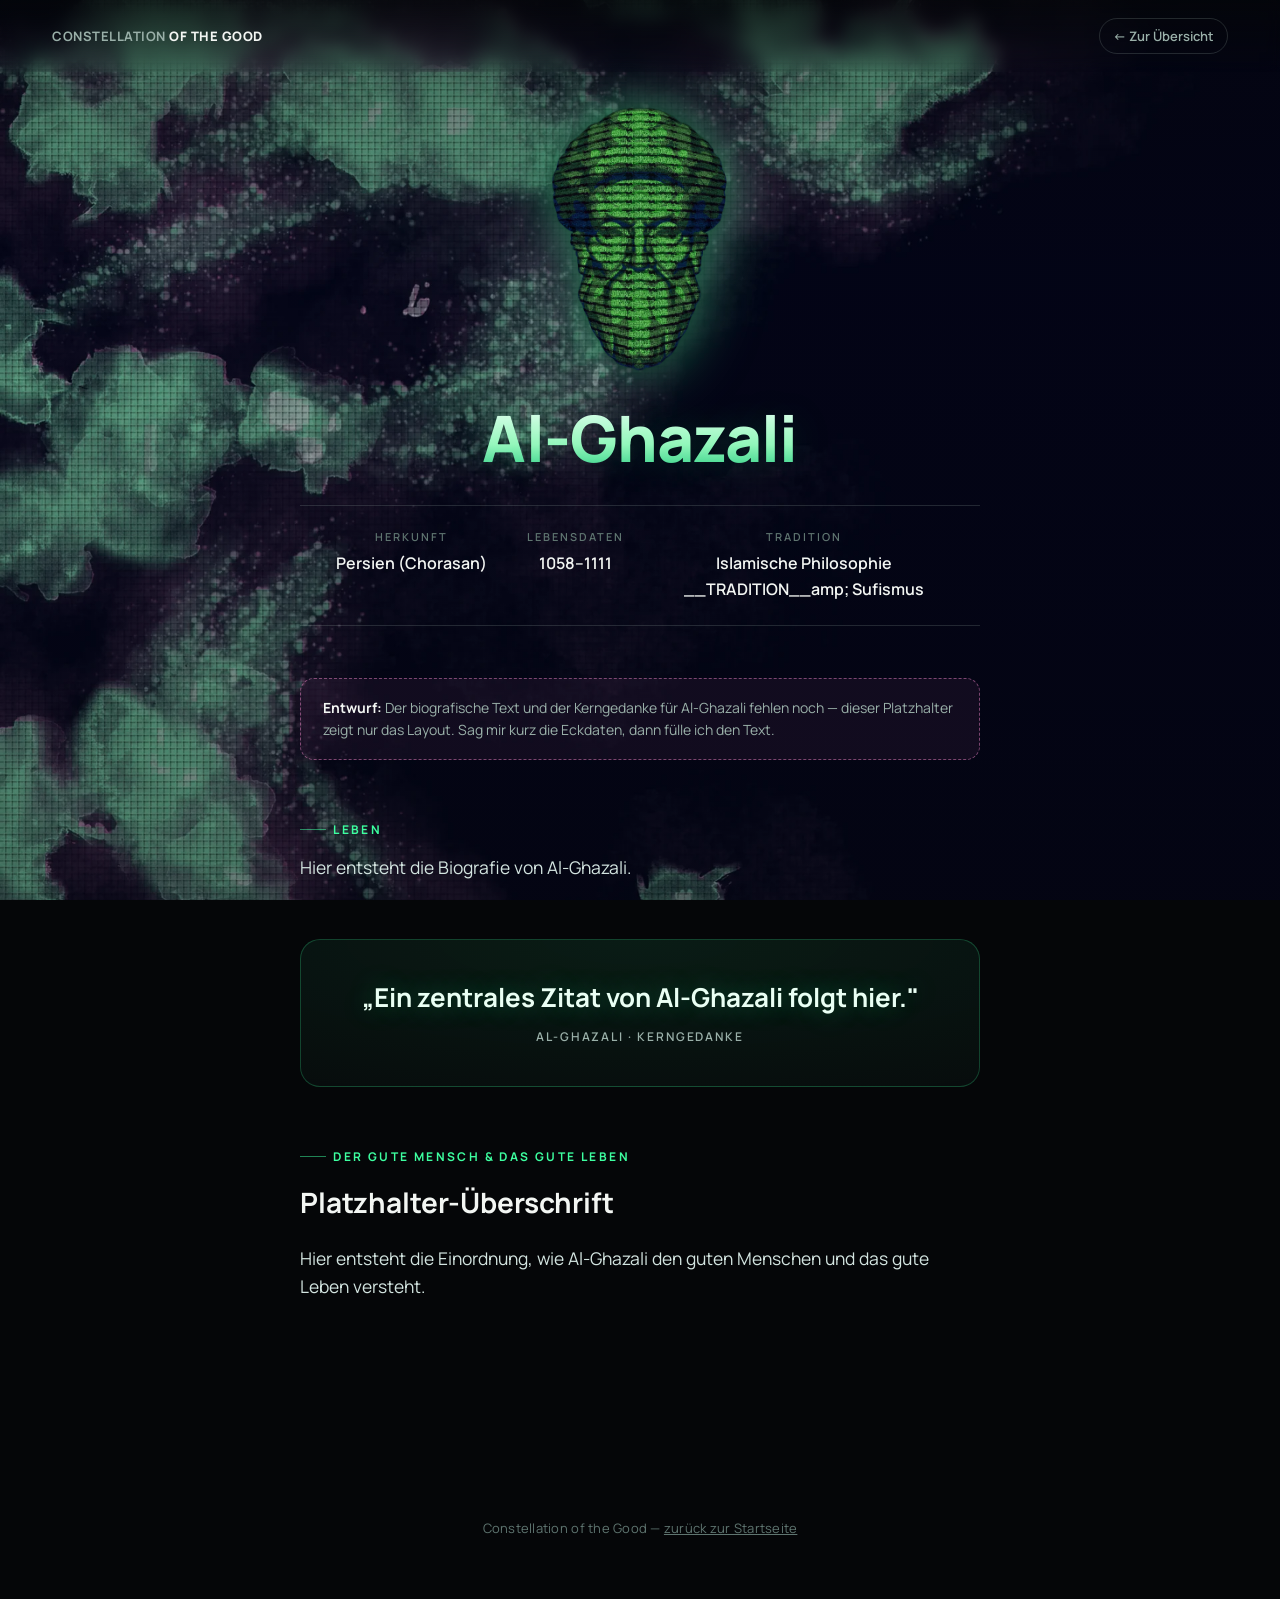
==== profiles/al-ghazali.html @ 0a722fd8 "CotG Website TEST" ====
<!doctype html>
<html lang="de">
<head>
<meta charset="utf-8">
<meta name="viewport" content="width=device-width, initial-scale=1">
<title>Al-Ghazali · Constellation of the Good</title>
<link rel="stylesheet" href="../style.css">
</head>
<body>
<div class="bg" aria-hidden="true"></div>

<header class="top">
  <a class="mark" href="../index.html">CONSTELLATION <b>OF THE GOOD</b></a>
  <a class="back" href="../index.html">← Zur Übersicht</a>
</header>

<main class="profile">
  <img class="portrait" alt="Kopf von Al-Ghazali" src="../Assets/heads_web/AlGhazali.webp">

  <h1>Al-Ghazali</h1>

  <div class="meta">
    <div><div class="k">Herkunft</div><div class="v">Persien (Chorasan)</div></div>
    <div><div class="k">Lebensdaten</div><div class="v">1058–1111</div></div>
    <div><div class="k">Tradition</div><div class="v">Islamische Philosophie __TRADITION__amp; Sufismus</div></div>
  </div>

  <div class="placeholder-note"><b>Entwurf:</b> Der biografische Text und der Kerngedanke für Al-Ghazali fehlen noch — dieser Platzhalter zeigt nur das Layout. Sag mir kurz die Eckdaten, dann fülle ich den Text.</div>

  <section>
    <span class="eyebrow">Leben</span>
    <p>Hier entsteht die Biografie von Al-Ghazali.</p>
  </section>

  <div class="kern">
    <div class="q">„Ein zentrales Zitat von Al-Ghazali folgt hier."</div>
    <div class="src">Al-Ghazali · Kerngedanke</div>
  </div>

  <section>
    <span class="eyebrow">Der gute Mensch &amp; das gute Leben</span>
    <h2>Platzhalter-Überschrift</h2>
    <p>Hier entsteht die Einordnung, wie Al-Ghazali den guten Menschen und das gute Leben versteht.</p>
  </section>
</main>

<footer class="foot">
  <p>Constellation of the Good — <a href="../index.html" style="color:inherit">zurück zur Startseite</a></p>
</footer>
</body>
</html>
---- style.css ----
@import url('https://fonts.googleapis.com/css2?family=Manrope:wght@400;500;600;700;800&display=swap');

:root{
  --bg:#050608;
  --bg-core:#0c1310;
  --ink:#F3F6F3;
  --muted:#9AB0A9;
  --faint:#5f7570;
  --green:#3dffa0;
  --green-soft:rgba(61,255,160,.5);
  --pink:#ff8fd6;
  --pink-soft:rgba(255,143,214,.45);
  --line:rgba(200,220,210,.16);
  --panel:rgba(10,14,16,.55);
  --font:'Manrope', system-ui, sans-serif;
}

*{box-sizing:border-box; margin:0; padding:0}
html{scroll-behavior:smooth; overflow-x:hidden}
body{
  font-family:var(--font); color:var(--ink); line-height:1.6;
  background:var(--bg);
  min-height:100vh; -webkit-font-smoothing:antialiased; overflow-x:hidden;
}

/* fixed nebula backdrop, shared by every page */
.bg{
  position:fixed; inset:0; z-index:-1;
  background-color:var(--bg);
  background-image:url('Assets/BG/Background_web.webp');
  background-size:cover;
  background-position:center center;
  background-repeat:no-repeat;
}
/* light scrim only — keeps the nebula dominant while holding text legible */
.bg::after{
  content:"";
  position:absolute; inset:0;
  background:
    linear-gradient(180deg, rgba(5,6,8,.42) 0%, rgba(5,6,8,.12) 30%, rgba(5,6,8,.32) 100%),
    radial-gradient(140% 120% at 50% 50%, rgba(5,6,8,0) 60%, rgba(5,6,8,.55) 100%);
}

/* topbar */
.top{position:sticky; top:0; z-index:10; display:flex; justify-content:space-between;
  align-items:center; gap:16px; padding:18px clamp(20px,5vw,52px);
  backdrop-filter:blur(8px); -webkit-backdrop-filter:blur(8px);
  background:linear-gradient(180deg, rgba(4,6,8,.7), rgba(4,6,8,0));}
.top a{color:inherit; text-decoration:none}
.top .mark{font-weight:700; letter-spacing:.04em; font-size:13px; color:var(--muted)}
.top .mark b{color:var(--ink); font-weight:800}
.top .back{font-size:13px; font-weight:600; color:var(--muted); display:flex; align-items:center; gap:.5em;
  padding:.5em 1em; border-radius:999px; border:1px solid var(--line); transition:.2s}
.top .back:hover{color:var(--ink); border-color:var(--green-soft)}

footer.foot{position:relative; z-index:1; text-align:center; padding:40px 20px 60px;
  font-size:13px; color:var(--faint); letter-spacing:.02em}
footer.foot b{color:var(--muted)}

@media (prefers-reduced-motion: reduce){
  * {animation:none !important}
}

/* ---------- profile pages ---------- */
main.profile{position:relative; z-index:1; max-width:760px; margin:0 auto;
  padding:0 clamp(20px,5vw,40px) 120px}

.portrait{display:block; margin:clamp(10px,3vh,28px) auto clamp(18px,3vh,26px);
  width:clamp(190px,34vw,280px); height:auto;
  filter:drop-shadow(0 0 30px var(--green-soft)) drop-shadow(0 0 5px rgba(0,0,0,.6))}

main.profile h1{font-weight:800; text-align:center; line-height:1.04;
  font-size:clamp(38px,8vw,64px); letter-spacing:-.01em;
  background:linear-gradient(180deg,#eafff4,#9bf7c0 60%,#37d08a);
  -webkit-background-clip:text; background-clip:text; color:transparent;
  text-shadow:0 0 40px rgba(43,255,134,.18)}
.subtitle{text-align:center; margin-top:.55em; color:var(--muted);
  font-size:clamp(14px,2.2vw,17px); font-weight:500; letter-spacing:.01em}

.meta{display:flex; justify-content:center; flex-wrap:wrap;
  gap:clamp(16px,4vw,40px); margin:clamp(20px,4vh,34px) 0 clamp(30px,6vh,50px);
  padding:22px 0; border-top:1px solid var(--line); border-bottom:1px solid var(--line)}
.meta div{text-align:center; min-width:80px; max-width:280px}
.meta .k{font-size:11px; letter-spacing:.18em; text-transform:uppercase;
  color:var(--faint); font-weight:600; margin-bottom:.5em}
.meta .v{font-size:clamp(14px,2.2vw,16px); font-weight:600; color:var(--ink)}

main.profile section{margin-bottom:clamp(38px,7vh,58px)}
.eyebrow{display:inline-flex; align-items:center; gap:.6em; font-size:12px;
  letter-spacing:.2em; text-transform:uppercase; color:var(--green);
  font-weight:700; margin-bottom:1.1em}
.eyebrow::before{content:""; width:26px; height:1px; background:var(--green-soft)}
main.profile section h2{font-weight:700; font-size:clamp(21px,3.6vw,28px); letter-spacing:-.005em;
  margin-bottom:.7em; color:var(--ink)}
main.profile section p{font-size:clamp(15px,2.2vw,17.5px); color:#d3e4e0; margin-bottom:1em;
  font-weight:400}
main.profile section p:last-child{margin-bottom:0}
main.profile section p strong, main.profile section p b{color:#eafff4; font-weight:700}

/* pulled highlight (Kerngedanke) */
.kern{position:relative; text-align:center; margin:clamp(30px,6vh,52px) 0;
  padding:clamp(26px,5vw,40px) clamp(20px,5vw,46px);
  border-radius:20px; border:1px solid rgba(61,255,160,.22);
  background:radial-gradient(120% 140% at 50% 0%, rgba(61,255,160,.09), rgba(10,14,16,.4))}
.kern .q{font-weight:700; font-size:clamp(19px,3.2vw,26px); line-height:1.32;
  color:#eafff4; text-shadow:0 0 26px rgba(61,255,160,.35)}
.kern .src{margin-top:1.1em; font-size:12px; letter-spacing:.16em; text-transform:uppercase;
  color:var(--muted); font-weight:600}

/* Prägende Begriffe — term list */
.terms{list-style:none; display:flex; flex-direction:column; gap:2px}
.terms li{padding:16px 0; border-top:1px solid var(--line)}
.terms li:last-child{border-bottom:1px solid var(--line)}
.terms .t{display:block; color:var(--green); font-weight:700;
  font-size:clamp(15px,2.2vw,17px); margin-bottom:.3em; letter-spacing:.005em}
.terms .d{display:block; color:#cbdad5; font-size:clamp(14px,2vw,16px); font-weight:400}

/* sources */
.sources{list-style:none; display:flex; flex-direction:column; gap:.7em}
.sources li{font-size:14px; color:var(--muted); padding-left:1.1em; position:relative}
.sources li::before{content:"·"; position:absolute; left:0; color:var(--green); font-weight:700}
.sources a{color:var(--green); text-decoration:none; border-bottom:1px solid rgba(61,255,160,.3)}
.sources a:hover{border-bottom-color:var(--green)}

.placeholder-note{margin:clamp(30px,6vh,52px) 0; padding:18px 22px; border-radius:14px;
  border:1px dashed var(--pink-soft); background:rgba(255,143,214,.06);
  color:var(--muted); font-size:14px}
.placeholder-note b{color:var(--ink)}

@media (max-width:520px){
  .meta{gap:18px 28px}
}
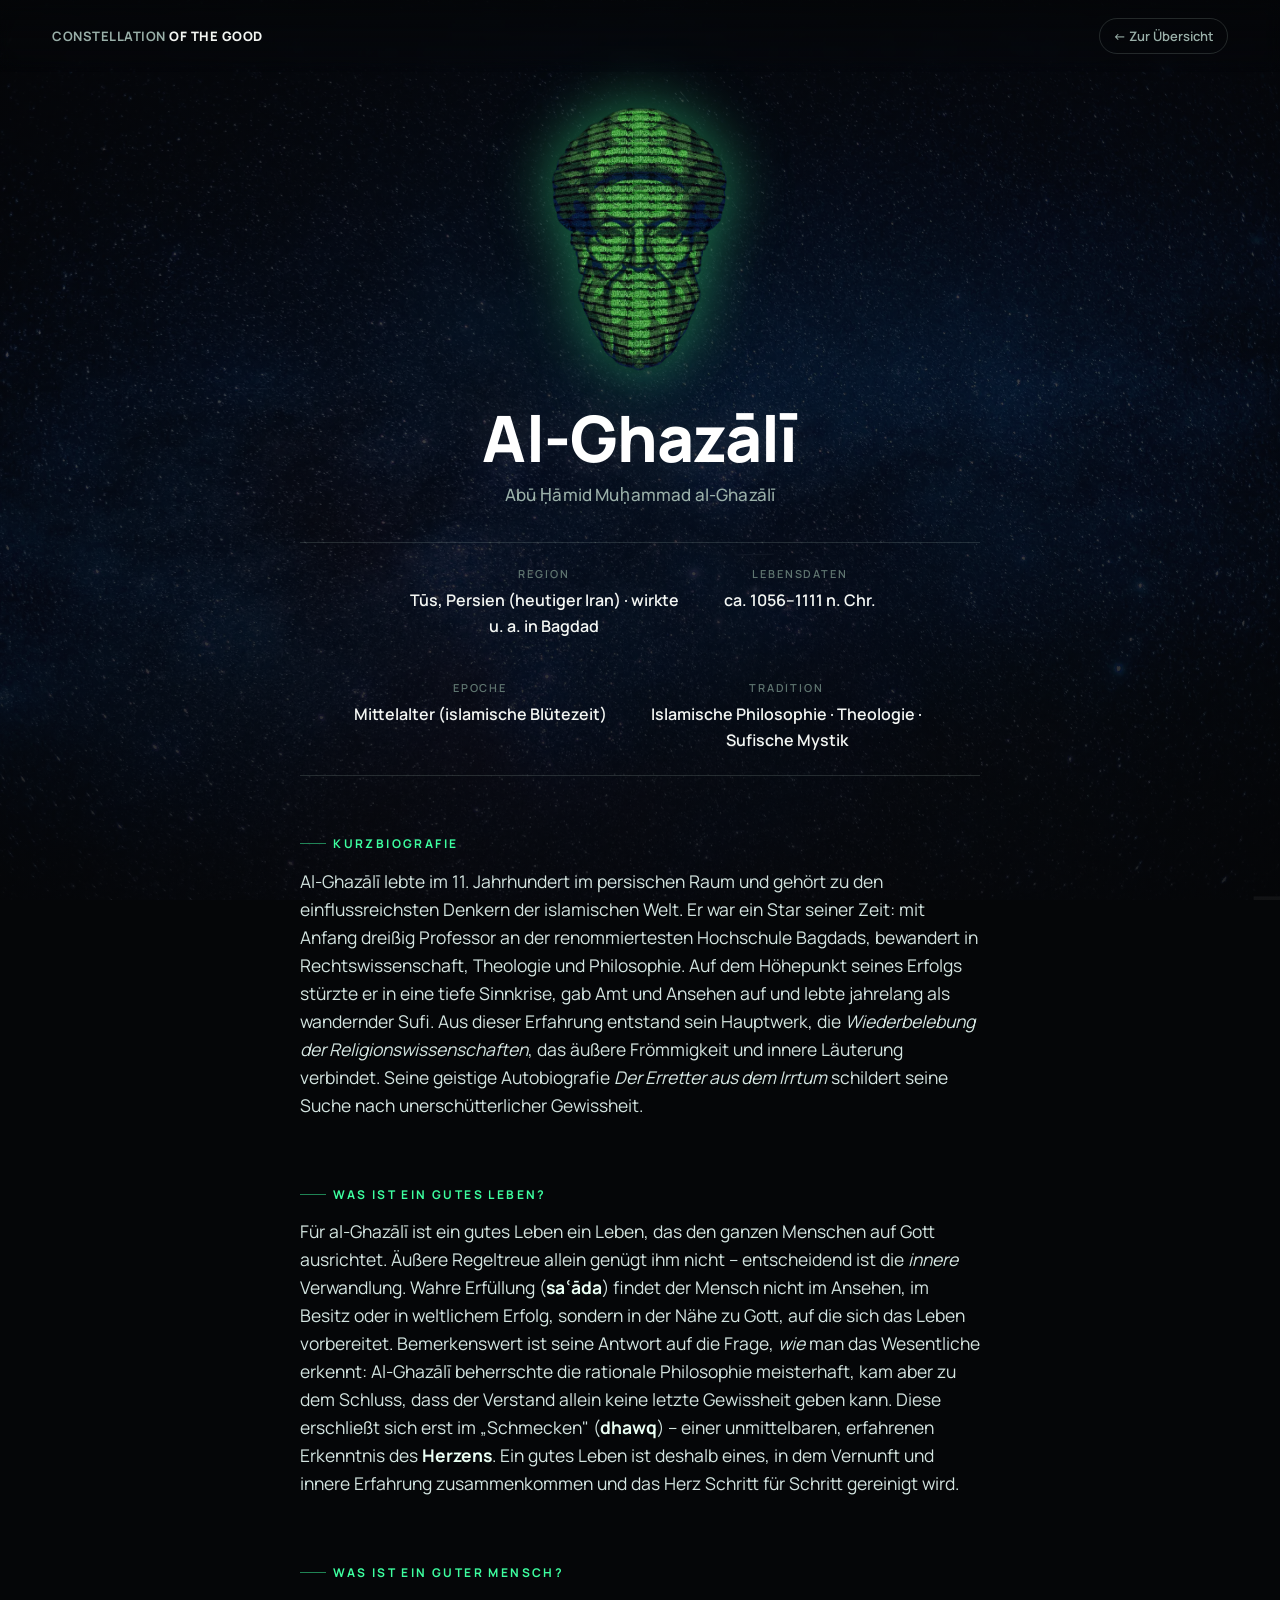
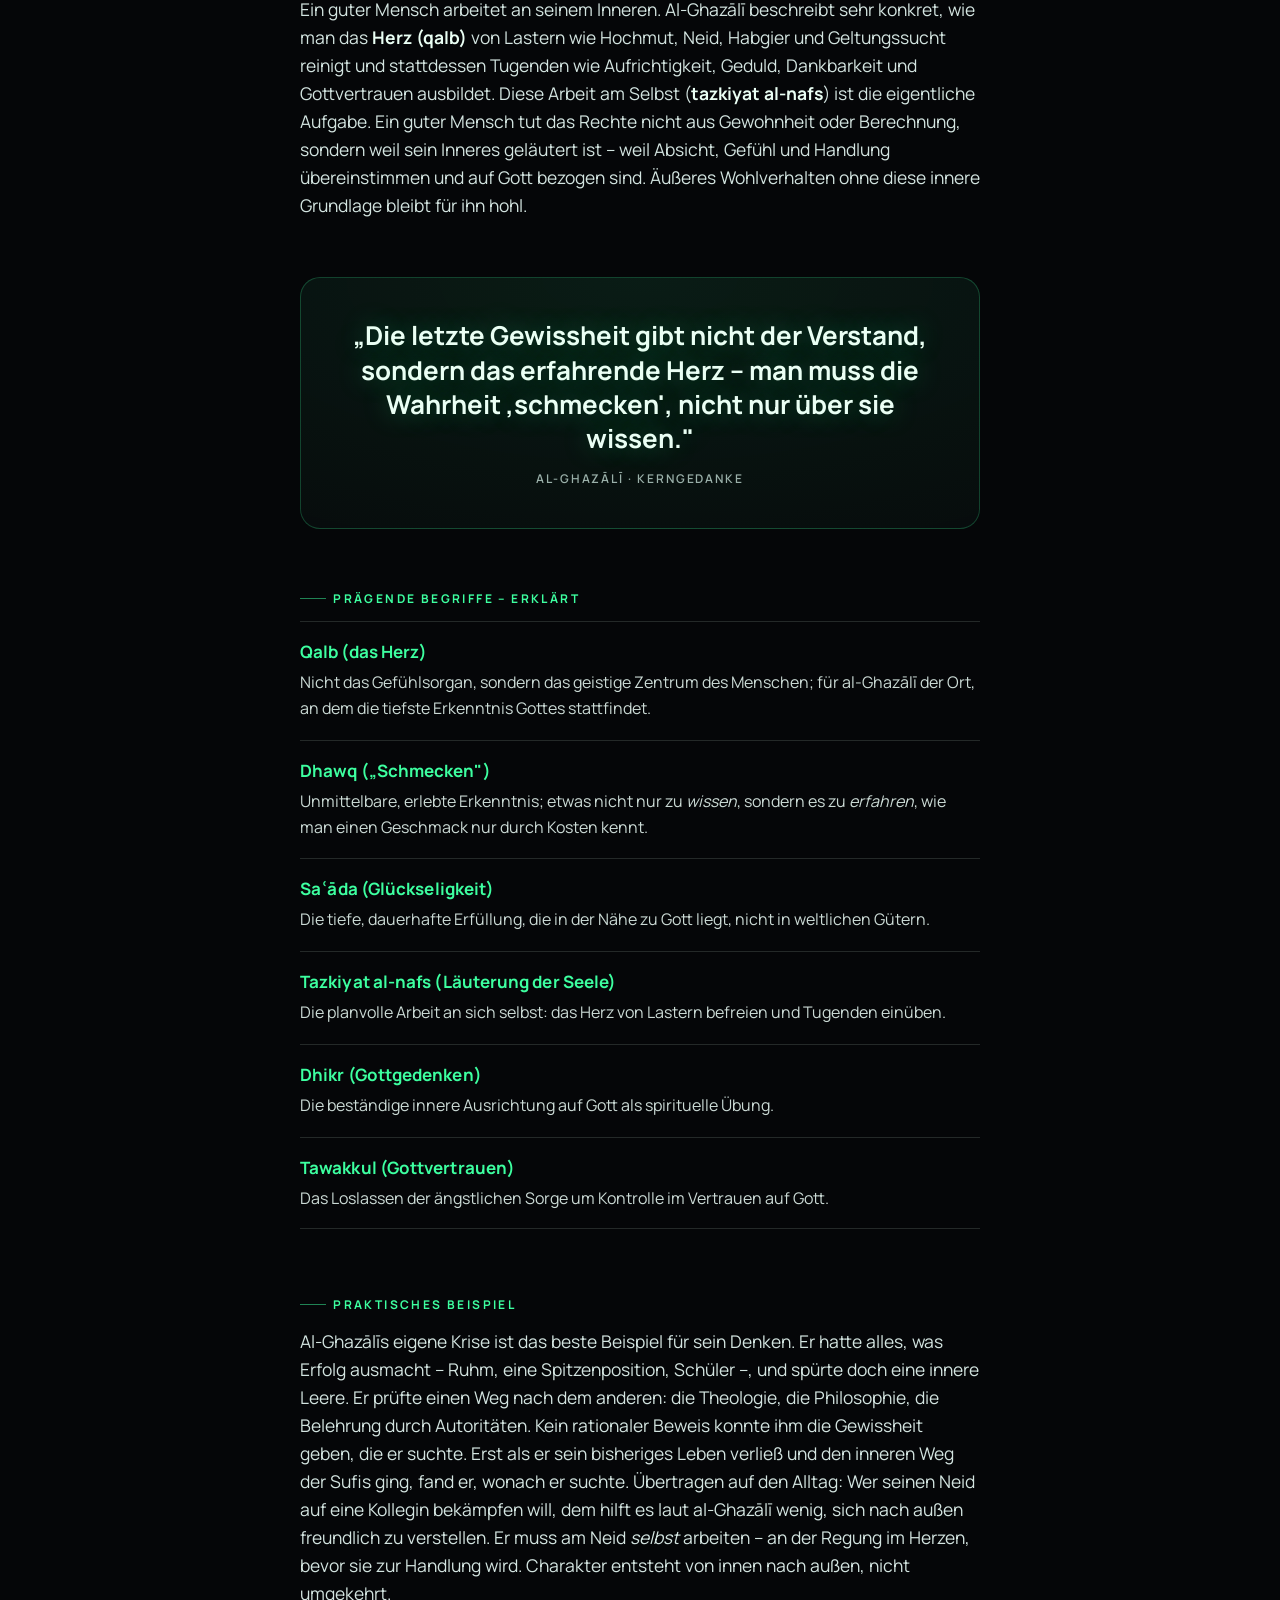
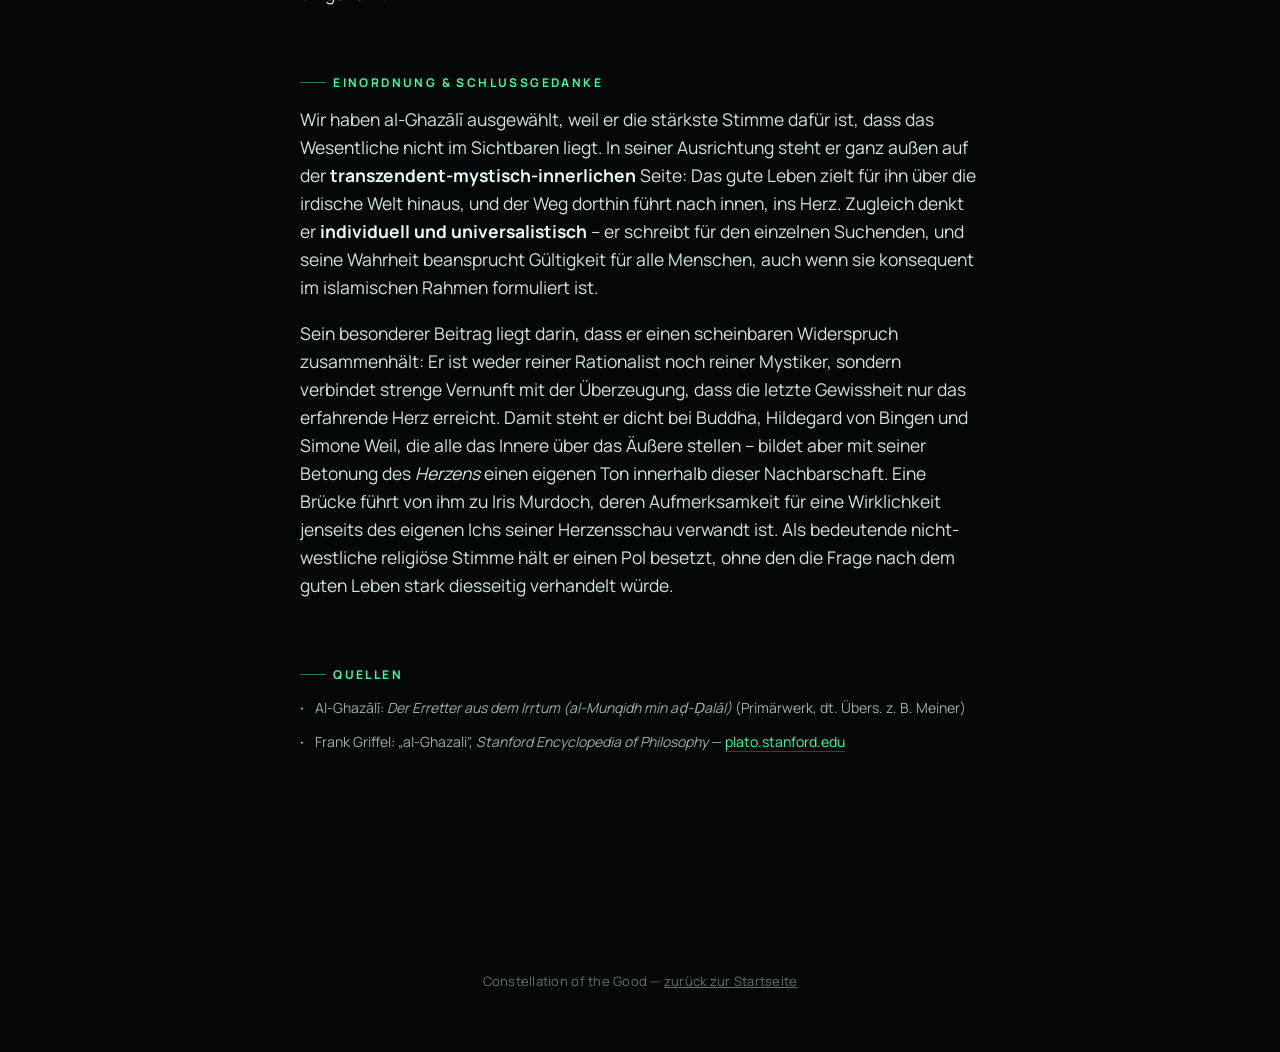
==== commit 76014588: "Profile für Al-Ghazālī, Mills und de Beauvoir befüllen Ersetzt die Layout-Platzhalter durch vollstän" ====
--- a/profiles/al-ghazali.html
+++ b/profiles/al-ghazali.html
@@ -3,7 +3,7 @@
 <head>
 <meta charset="utf-8">
 <meta name="viewport" content="width=device-width, initial-scale=1">
-<title>Al-Ghazali · Constellation of the Good</title>
+<title>Al-Ghazālī · Constellation of the Good</title>
 <link rel="stylesheet" href="../style.css">
 </head>
 <body>
@@ -15,32 +15,67 @@
 </header>
 
 <main class="profile">
-  <img class="portrait" alt="Kopf von Al-Ghazali" src="../Assets/heads_web/AlGhazali.webp">
+  <img class="portrait" alt="Skulpturaler Kopf von Al-Ghazālī" src="../Assets/heads_web/AlGhazali.webp">
 
-  <h1>Al-Ghazali</h1>
+  <h1>Al-Ghazālī</h1>
+  <p class="subtitle">Abū Ḥāmid Muḥammad al-Ghazālī</p>
 
   <div class="meta">
-    <div><div class="k">Herkunft</div><div class="v">Persien (Chorasan)</div></div>
-    <div><div class="k">Lebensdaten</div><div class="v">1058–1111</div></div>
-    <div><div class="k">Tradition</div><div class="v">Islamische Philosophie __TRADITION__amp; Sufismus</div></div>
+    <div><div class="k">Region</div><div class="v">Tūs, Persien (heutiger Iran) · wirkte u. a. in Bagdad</div></div>
+    <div><div class="k">Lebensdaten</div><div class="v">ca. 1056–1111 n. Chr.</div></div>
+    <div><div class="k">Epoche</div><div class="v">Mittelalter (islamische Blütezeit)</div></div>
+    <div><div class="k">Tradition</div><div class="v">Islamische Philosophie · Theologie · Sufische Mystik</div></div>
   </div>
 
-  <div class="placeholder-note"><b>Entwurf:</b> Der biografische Text und der Kerngedanke für Al-Ghazali fehlen noch — dieser Platzhalter zeigt nur das Layout. Sag mir kurz die Eckdaten, dann fülle ich den Text.</div>
+  <section>
+    <span class="eyebrow">Kurzbiografie</span>
+    <p>Al-Ghazālī lebte im 11. Jahrhundert im persischen Raum und gehört zu den einflussreichsten Denkern der islamischen Welt. Er war ein Star seiner Zeit: mit Anfang dreißig Professor an der renommiertesten Hochschule Bagdads, bewandert in Rechtswissenschaft, Theologie und Philosophie. Auf dem Höhepunkt seines Erfolgs stürzte er in eine tiefe Sinnkrise, gab Amt und Ansehen auf und lebte jahrelang als wandernder Sufi. Aus dieser Erfahrung entstand sein Hauptwerk, die <em>Wiederbelebung der Religionswissenschaften</em>, das äußere Frömmigkeit und innere Läuterung verbindet. Seine geistige Autobiografie <em>Der Erretter aus dem Irrtum</em> schildert seine Suche nach unerschütterlicher Gewissheit.</p>
+  </section>
 
   <section>
-    <span class="eyebrow">Leben</span>
-    <p>Hier entsteht die Biografie von Al-Ghazali.</p>
+    <span class="eyebrow">Was ist ein gutes Leben?</span>
+    <p>Für al-Ghazālī ist ein gutes Leben ein Leben, das den ganzen Menschen auf Gott ausrichtet. Äußere Regeltreue allein genügt ihm nicht – entscheidend ist die <em>innere</em> Verwandlung. Wahre Erfüllung (<strong>saʿāda</strong>) findet der Mensch nicht im Ansehen, im Besitz oder in weltlichem Erfolg, sondern in der Nähe zu Gott, auf die sich das Leben vorbereitet. Bemerkenswert ist seine Antwort auf die Frage, <em>wie</em> man das Wesentliche erkennt: Al-Ghazālī beherrschte die rationale Philosophie meisterhaft, kam aber zu dem Schluss, dass der Verstand allein keine letzte Gewissheit geben kann. Diese erschließt sich erst im „Schmecken" (<strong>dhawq</strong>) – einer unmittelbaren, erfahrenen Erkenntnis des <strong>Herzens</strong>. Ein gutes Leben ist deshalb eines, in dem Vernunft und innere Erfahrung zusammenkommen und das Herz Schritt für Schritt gereinigt wird.</p>
+  </section>
+
+  <section>
+    <span class="eyebrow">Was ist ein guter Mensch?</span>
+    <p>Ein guter Mensch arbeitet an seinem Inneren. Al-Ghazālī beschreibt sehr konkret, wie man das <strong>Herz (qalb)</strong> von Lastern wie Hochmut, Neid, Habgier und Geltungssucht reinigt und stattdessen Tugenden wie Aufrichtigkeit, Geduld, Dankbarkeit und Gottvertrauen ausbildet. Diese Arbeit am Selbst (<strong>tazkiyat al-nafs</strong>) ist die eigentliche Aufgabe. Ein guter Mensch tut das Rechte nicht aus Gewohnheit oder Berechnung, sondern weil sein Inneres geläutert ist – weil Absicht, Gefühl und Handlung übereinstimmen und auf Gott bezogen sind. Äußeres Wohlverhalten ohne diese innere Grundlage bleibt für ihn hohl.</p>
   </section>
 
   <div class="kern">
-    <div class="q">„Ein zentrales Zitat von Al-Ghazali folgt hier."</div>
-    <div class="src">Al-Ghazali · Kerngedanke</div>
+    <div class="q">„Die letzte Gewissheit gibt nicht der Verstand, sondern das erfahrende Herz – man muss die Wahrheit ‚schmecken', nicht nur über sie wissen."</div>
+    <div class="src">Al-Ghazālī · Kerngedanke</div>
   </div>
 
   <section>
-    <span class="eyebrow">Der gute Mensch &amp; das gute Leben</span>
-    <h2>Platzhalter-Überschrift</h2>
-    <p>Hier entsteht die Einordnung, wie Al-Ghazali den guten Menschen und das gute Leben versteht.</p>
+    <span class="eyebrow">Prägende Begriffe – erklärt</span>
+    <ul class="terms">
+      <li><span class="t">Qalb (das Herz)</span><span class="d">Nicht das Gefühlsorgan, sondern das geistige Zentrum des Menschen; für al-Ghazālī der Ort, an dem die tiefste Erkenntnis Gottes stattfindet.</span></li>
+      <li><span class="t">Dhawq („Schmecken")</span><span class="d">Unmittelbare, erlebte Erkenntnis; etwas nicht nur zu <em>wissen</em>, sondern es zu <em>erfahren</em>, wie man einen Geschmack nur durch Kosten kennt.</span></li>
+      <li><span class="t">Saʿāda (Glückseligkeit)</span><span class="d">Die tiefe, dauerhafte Erfüllung, die in der Nähe zu Gott liegt, nicht in weltlichen Gütern.</span></li>
+      <li><span class="t">Tazkiyat al-nafs (Läuterung der Seele)</span><span class="d">Die planvolle Arbeit an sich selbst: das Herz von Lastern befreien und Tugenden einüben.</span></li>
+      <li><span class="t">Dhikr (Gottgedenken)</span><span class="d">Die beständige innere Ausrichtung auf Gott als spirituelle Übung.</span></li>
+      <li><span class="t">Tawakkul (Gottvertrauen)</span><span class="d">Das Loslassen der ängstlichen Sorge um Kontrolle im Vertrauen auf Gott.</span></li>
+    </ul>
+  </section>
+
+  <section>
+    <span class="eyebrow">Praktisches Beispiel</span>
+    <p>Al-Ghazālīs eigene Krise ist das beste Beispiel für sein Denken. Er hatte alles, was Erfolg ausmacht – Ruhm, eine Spitzenposition, Schüler –, und spürte doch eine innere Leere. Er prüfte einen Weg nach dem anderen: die Theologie, die Philosophie, die Belehrung durch Autoritäten. Kein rationaler Beweis konnte ihm die Gewissheit geben, die er suchte. Erst als er sein bisheriges Leben verließ und den inneren Weg der Sufis ging, fand er, wonach er suchte. Übertragen auf den Alltag: Wer seinen Neid auf eine Kollegin bekämpfen will, dem hilft es laut al-Ghazālī wenig, sich nach außen freundlich zu verstellen. Er muss am Neid <em>selbst</em> arbeiten – an der Regung im Herzen, bevor sie zur Handlung wird. Charakter entsteht von innen nach außen, nicht umgekehrt.</p>
+  </section>
+
+  <section>
+    <span class="eyebrow">Einordnung &amp; Schlussgedanke</span>
+    <p>Wir haben al-Ghazālī ausgewählt, weil er die stärkste Stimme dafür ist, dass das Wesentliche nicht im Sichtbaren liegt. In seiner Ausrichtung steht er ganz außen auf der <strong>transzendent-mystisch-innerlichen</strong> Seite: Das gute Leben zielt für ihn über die irdische Welt hinaus, und der Weg dorthin führt nach innen, ins Herz. Zugleich denkt er <strong>individuell und universalistisch</strong> – er schreibt für den einzelnen Suchenden, und seine Wahrheit beansprucht Gültigkeit für alle Menschen, auch wenn sie konsequent im islamischen Rahmen formuliert ist.</p>
+    <p>Sein besonderer Beitrag liegt darin, dass er einen scheinbaren Widerspruch zusammenhält: Er ist weder reiner Rationalist noch reiner Mystiker, sondern verbindet strenge Vernunft mit der Überzeugung, dass die letzte Gewissheit nur das erfahrende Herz erreicht. Damit steht er dicht bei Buddha, Hildegard von Bingen und Simone Weil, die alle das Innere über das Äußere stellen – bildet aber mit seiner Betonung des <em>Herzens</em> einen eigenen Ton innerhalb dieser Nachbarschaft. Eine Brücke führt von ihm zu Iris Murdoch, deren Aufmerksamkeit für eine Wirklichkeit jenseits des eigenen Ichs seiner Herzensschau verwandt ist. Als bedeutende nicht-westliche religiöse Stimme hält er einen Pol besetzt, ohne den die Frage nach dem guten Leben stark diesseitig verhandelt würde.</p>
+  </section>
+
+  <section>
+    <span class="eyebrow">Quellen</span>
+    <ul class="sources">
+      <li>Al-Ghazālī: <em>Der Erretter aus dem Irrtum (al-Munqidh min aḍ-Ḍalāl)</em> (Primärwerk, dt. Übers. z. B. Meiner)</li>
+      <li>Frank Griffel: „al-Ghazali", <em>Stanford Encyclopedia of Philosophy</em> — <a href="https://plato.stanford.edu/entries/al-ghazali/" target="_blank" rel="noopener">plato.stanford.edu</a></li>
+    </ul>
   </section>
 </main>
 
--- a/style.css
+++ b/style.css
@@ -27,18 +27,18 @@
 .bg{
   position:fixed; inset:0; z-index:-1;
   background-color:var(--bg);
-  background-image:url('Assets/BG/Background_web.webp');
+  background-image:url('Assets/BG/Space_web.webp');
   background-size:cover;
   background-position:center center;
   background-repeat:no-repeat;
 }
-/* light scrim only — keeps the nebula dominant while holding text legible */
+/* strong scrim — dims the starfield heavily so text stays clearly legible */
 .bg::after{
   content:"";
   position:absolute; inset:0;
   background:
-    linear-gradient(180deg, rgba(5,6,8,.42) 0%, rgba(5,6,8,.12) 30%, rgba(5,6,8,.32) 100%),
-    radial-gradient(140% 120% at 50% 50%, rgba(5,6,8,0) 60%, rgba(5,6,8,.55) 100%);
+    linear-gradient(180deg, rgba(5,6,8,.80) 0%, rgba(5,6,8,.66) 42%, rgba(5,6,8,.82) 100%),
+    radial-gradient(130% 120% at 50% 45%, rgba(5,6,8,.28) 42%, rgba(5,6,8,.78) 100%);
 }
 
 /* topbar */
@@ -71,9 +71,8 @@
 
 main.profile h1{font-weight:800; text-align:center; line-height:1.04;
   font-size:clamp(38px,8vw,64px); letter-spacing:-.01em;
-  background:linear-gradient(180deg,#eafff4,#9bf7c0 60%,#37d08a);
-  -webkit-background-clip:text; background-clip:text; color:transparent;
-  text-shadow:0 0 40px rgba(43,255,134,.18)}
+  color:#fff;
+  text-shadow:0 0 40px rgba(255,255,255,.14)}
 .subtitle{text-align:center; margin-top:.55em; color:var(--muted);
   font-size:clamp(14px,2.2vw,17px); font-weight:500; letter-spacing:.01em}
 
